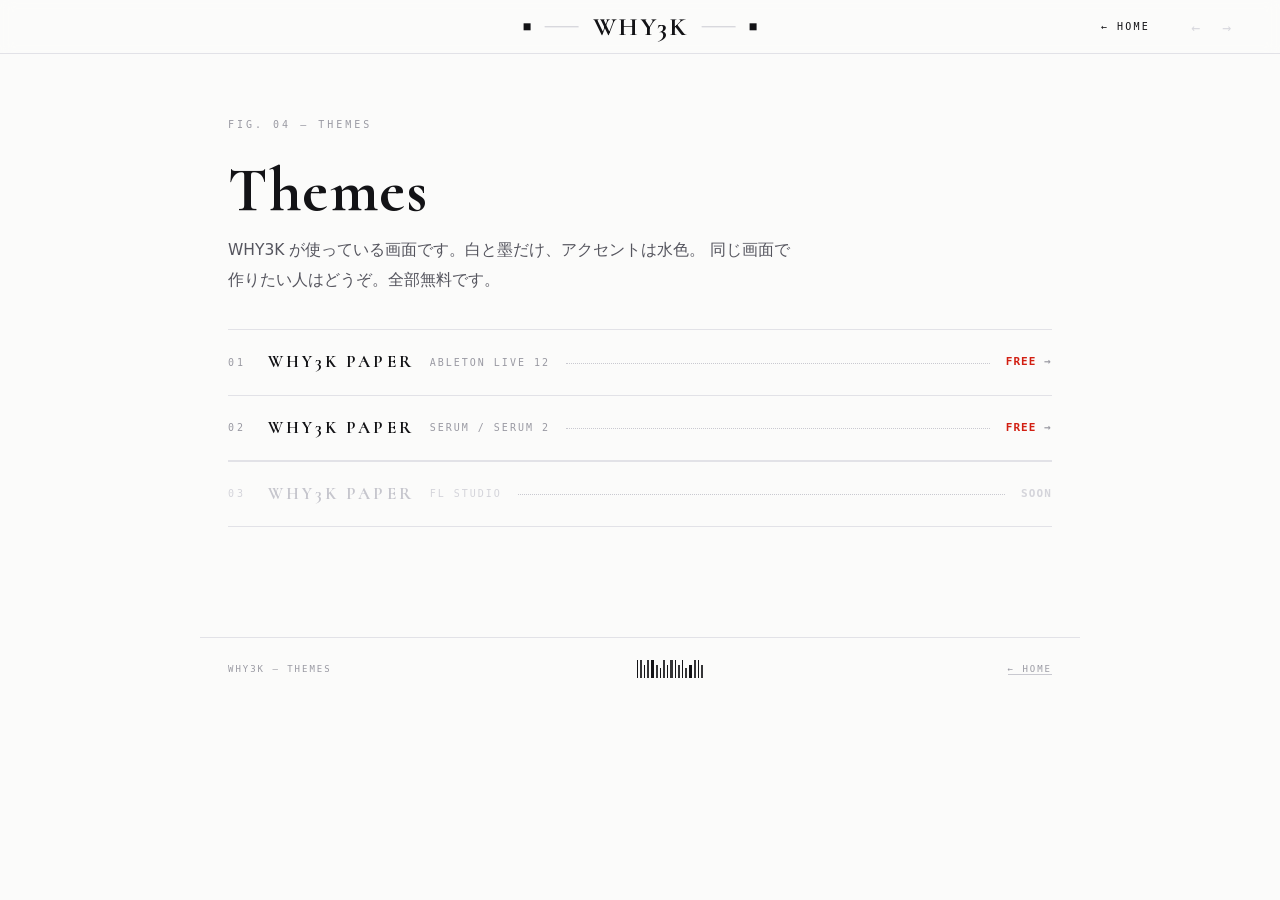
==== themes/index.html @ b9becd7f "ターミナルの節を最後へ、場所のパスはコピーボタンを外す - 02 入れ方（Finder）→ 03 うまくいかないとき → 04 ターミナルで一気に入れる の順に - 場所を示しているだけのパスは貼り付" ====
<!doctype html>
<html lang="ja">
<head>
<meta charset="utf-8">
<meta name="viewport" content="width=device-width, initial-scale=1">
<title>WHY3K — Themes</title>
<meta name="description" content="WHY3K のテーマ配布。Ableton Live / Serum / FL Studio 向けの、白と墨のテーマ。">
<link rel="canonical" href="https://why3k.github.io/themes/">
<meta property="og:type" content="website">
<meta property="og:site_name" content="WHY3K">
<meta property="og:title" content="WHY3K — Themes">
<meta property="og:description" content="白と墨のテーマ。Ableton Live 12 と Serum、無料。">
<meta property="og:url" content="https://why3k.github.io/themes/">
<meta property="og:image" content="https://why3k.github.io/assets/og.png">
<meta name="twitter:card" content="summary_large_image">
<link rel="icon" type="image/svg+xml" href="../assets/favicon.svg">
<link rel="preload" href="../assets/fonts/cormorant.woff2" as="font" type="font/woff2" crossorigin>
<link rel="stylesheet" href="assets/site-chrome.css?v=20260804b">
<link rel="stylesheet" href="assets/themes.css?v=20260804b">
</head>
<body>

<div class="wrap">

  <span class="cap">fig. 04 — themes</span>
  <h1>Themes</h1>
  <p class="lead">
    WHY3K が使っている画面です。白と墨だけ、アクセントは水色。
    同じ画面で作りたい人はどうぞ。全部無料です。
  </p>

  <div class="list">

    <a class="item" href="ableton-paper.html">
      <span class="idx">01</span>
      <span class="name">WHY3K Paper</span>
      <span class="for">Ableton Live 12</span>
      <span class="lead2"></span>
      <span class="mk"><span class="free">FREE</span> →</span>
    </a>

    <a class="item" href="serum-paper.html">
      <span class="idx">02</span>
      <span class="name">WHY3K Paper</span>
      <span class="for">Serum / Serum 2</span>
      <span class="lead2"></span>
      <span class="mk"><span class="free">FREE</span> →</span>
    </a>

    <span class="item soon">
      <span class="idx">03</span>
      <span class="name">WHY3K Paper</span>
      <span class="for">FL Studio</span>
      <span class="lead2"></span>
      <span class="mk">SOON</span>
    </span>

  </div>


</div>

<footer>
  <span>WHY3K — THEMES</span>
  <span class="barcode" aria-hidden="true"><i></i><i></i><i></i><i></i><i></i><i></i><i></i><i></i><i></i><i></i><i></i><i></i><i></i><i></i><i></i><i></i><i></i><i></i></span>
  <span><a href="/">← HOME</a></span>
</footer>

<script src="assets/site-chrome.js?v=20260804b"></script>
</body>
</html>
---- themes/assets/site-chrome.css ----
/* WHY3K — サブページ共通の外装。
   ここが持つのは「上部バー」「白幕と時計の遷移演出」だけ。
   トップの背景装飾（刃・インク・ガラス・定規・散乱データ）は持ち込まない。 */

@font-face {
  font-family: "Cormorant";
  src: url("../../assets/fonts/cormorant.woff2") format("woff2");
  font-weight: 500 700;
  font-style: normal;
  font-display: block;
}

:root {
  --paper: #fbfbfa;
  --ink: #131316;
  --ink-soft: #9a9aa3;
  --faint: #c9c9d0;
  --line: #e2e2e7;
  --acc: #2f9fd0;
  --red: #d21f12;
  --mono: "SFMono-Regular", ui-monospace, Menlo, Consolas, monospace;
  --disp: "Cormorant", serif;
  --tech: "Cormorant", "Hiragino Mincho ProN", serif;
}

* { margin: 0; padding: 0; box-sizing: border-box; -webkit-tap-highlight-color: transparent; }
:focus { outline: none; }
:focus-visible { outline: 2px solid rgba(19,19,22,.5); outline-offset: 3px; }

html, body { min-height: 100%; }
body {
  background: var(--paper);
  color: var(--ink);
  -webkit-font-smoothing: antialiased;
  overflow-x: hidden;
  position: relative;
}

/* ---- 上部バー（トップと同じ体裁・同じ項目） ---- */
.topnav {
  position: fixed; top: 0; left: 0; right: 0; z-index: 3;
  display: flex; align-items: center; justify-content: flex-end; gap: 34px;
  height: 54px;
  padding: 0 130px 0 40px;
  font-family: var(--mono); font-size: 10px; letter-spacing: .22em;
  text-transform: uppercase;
  background: rgba(251,251,250,.78);
  -webkit-backdrop-filter: blur(7px); backdrop-filter: blur(7px);
  border-bottom: 1px solid var(--line);
}
.topnav .brand {
  position: absolute; left: 50%; top: 50%; transform: translate(-50%, -50%);
  display: flex; align-items: center; gap: 14px;
  font-family: var(--disp); font-weight: 700; font-size: 26px;
  letter-spacing: .06em; text-transform: none;
  color: var(--ink); text-decoration: none; white-space: nowrap;
}
.topnav .brand i { display: block; }
.topnav .brand .ln { width: 34px; height: 1px; background: var(--faint); }
.topnav .brand .d2 { width: 7px; height: 7px; background: var(--ink); }

/* ホームへ戻る（右上・全ページ共通） */
.topnav .home {
  font-family: var(--mono); font-size: 10px; letter-spacing: .22em;
  text-transform: uppercase; color: var(--ink); text-decoration: none;
  padding: 4px 0; transition: color .15s;
}
@media (hover: hover) and (pointer: fine) { .topnav .home:hover { color: var(--ink-soft); } }

/* 戻る/進む */
.topnav .hist { position: fixed; top: 15px; right: 42px; z-index: 5; display: flex; gap: 8px; }
.topnav .hb {
  display: flex; align-items: center; justify-content: center;
  font-family: var(--mono); font-size: 15px; line-height: 1;
  color: var(--ink); background: none; border: none;
  cursor: pointer; padding: 6px 7px; touch-action: manipulation;
  transition: transform .15s, color .15s, opacity .15s;
}
@media (hover: hover) and (pointer: fine) {
  .topnav .hb:hover:not(:disabled) { transform: translateX(-2px); }
  .topnav .hb#histFwd:hover:not(:disabled) { transform: translateX(2px); }
}
.topnav .hb:active { opacity: .4; }
.topnav .hb:disabled { color: #d8d8de; cursor: default; pointer-events: none; }

/* スマホ：中央ブランドだけ（トップと同じ振る舞い） */
@media (max-width: 999px) {
  .topnav {
    position: sticky; height: 48px; padding: 0 20px;
    justify-content: center;
    background: rgba(251,251,250,.94);
    -webkit-backdrop-filter: none; backdrop-filter: none;
  }
  .topnav .brand {
    position: static; transform: none; margin: 0;
    font-size: 17px; gap: 10px;
  }
  .topnav .brand .ln { width: 20px; }
  .topnav .brand .d2 { width: 5px; height: 5px; }
  .topnav .home { display: none; }
  .topnav .hist { position: absolute; top: 8px; right: 18px; }
}

/* ---- 入場の白幕（トップから来たときに白から現れる） ---- */
.warp {
  position: fixed; inset: 0; z-index: 99;
  background: var(--paper);
  opacity: 0; visibility: hidden; pointer-events: none;
}
.warp.out { visibility: visible; opacity: 0 !important; transition: opacity .34s ease; }
html.backnav .warp { visibility: visible; opacity: 1; }
---- themes/assets/themes.css ----
/* WHY3K THEMES — ページ本文の体裁だけ。
   パレット・フォント・装飾・上部バーは site-chrome.css / site-chrome.js 側にある。 */

:root {
  --body: "Hiragino Sans", "Hiragino Kaku Gothic ProN", system-ui, sans-serif;
}

html { scroll-behavior: smooth; }
body {
  font-family: var(--body);
  line-height: 1.9;
}

/* ---- 版面 ---- */
.wrap { position: relative; z-index: 1; max-width: 880px; margin: 0 auto; padding: 108px 28px 110px; }
.cap { font-family: var(--mono); font-size: 10px; letter-spacing: .3em; color: var(--ink-soft); text-transform: uppercase; }
.mark {
  display: inline-block; font-family: var(--mono);
  font-size: 10px; letter-spacing: .28em; text-transform: uppercase;
  color: var(--red); border: 1px solid var(--red); padding: 5px 11px;
}
h1 {
  font-family: var(--disp); font-weight: 700;
  font-size: clamp(38px, 8vw, 62px); line-height: 1.06; letter-spacing: .02em;
  margin: 20px 0 12px;
}
.lead { font-size: 15.5px; color: #55555e; max-width: 40em; }
h2 {
  font-family: var(--tech); font-weight: 700;
  font-size: 20px; letter-spacing: .06em;
  margin: 64px 0 20px; padding-bottom: 10px; border-bottom: 1px solid var(--line);
}
h2 .no { font-family: var(--mono); font-size: 10px; letter-spacing: .3em; color: var(--ink-soft); margin-right: 1em; }
p { margin: 0 0 16px; text-wrap: pretty; word-break: auto-phrase; }
a { color: var(--ink); }
strong { font-weight: 700; }
code {
  font-family: var(--mono); font-size: 12.5px;
  background: #f1f1f4; border: 1px solid var(--line); border-radius: 2px; padding: 2px 6px;
}
pre {
  font-family: var(--mono); font-size: 12.5px; line-height: 1.7;
  background: #f1f1f4; border: 1px solid var(--line); border-left: 2px solid var(--acc);
  padding: 14px 46px 14px 16px; margin: 0 0 18px; overflow-x: auto;
}
/* ボタンが付かない箱は、その分の余白も要らない */
pre.nocopy { padding-right: 16px; }
/* コピーボタンを枠の右上に固定するための入れ物（横スクロールしても流れない） */
.codeblock { position: relative; }
.codeblock .copy {
  position: absolute; top: 1px; right: 1px; bottom: 1px;
  width: 42px; padding: 0;
  display: inline-flex; align-items: center; justify-content: center;
  color: var(--ink-soft); border: 0;
  -webkit-appearance: none; appearance: none;
  cursor: pointer; transition: color .15s;
  /* 長い一行を横スクロールさせる箱でも、文字がボタンの下に潜って読めるように地色で伏せる */
  background: #f1f1f4; box-shadow: -10px 0 10px -6px #f1f1f4;
}
.codeblock .copy svg { width: 16px; height: 16px; display: block; }
@media (hover: hover) and (pointer: fine) {
  .codeblock .copy:hover { color: var(--ink); }
}
.codeblock .copy:active { opacity: .5; }
/* コピーできたら形は変えず、一瞬だけ色で知らせる */
.codeblock .copy.done { color: var(--acc); }
.codeblock .copy.fail { color: var(--red); }

/* ---- 図版 ---- */
figure { margin: 26px 0 40px; }
figure img { display: block; max-width: 100%; border: 1px solid var(--faint); background: var(--paper); }
figure img.native { width: 489px; max-width: 100%; }
figcaption { font-family: var(--mono); font-size: 10px; letter-spacing: .18em; color: var(--ink-soft); margin-top: 10px; text-transform: uppercase; }

/* ---- 手順 ---- */
ol.steps { list-style: none; counter-reset: step; margin: 0 0 26px; }
ol.steps li { counter-increment: step; position: relative; padding-left: 46px; margin-bottom: 18px; }
ol.steps li::before {
  content: counter(step, decimal-leading-zero);
  position: absolute; left: 0; top: 3px;
  font-family: var(--mono); font-size: 11px; letter-spacing: .1em;
  color: var(--paper); background: var(--ink);
  padding: 3px 7px 2px;
}

/* ---- 注意書き ---- */
.note { border-left: 2px solid var(--red); background: #fdf3f2; padding: 16px 20px; margin: 30px 0; font-size: 14.5px; }
.note strong { color: var(--red); }
.quiet { border: 1px solid var(--line); background: #f6f6f8; padding: 20px 22px; margin: 34px 0 0; font-size: 14px; color: #3a3a42; }
.quiet h3 { font-family: var(--mono); font-size: 11px; letter-spacing: .22em; text-transform: uppercase; margin: 0 0 12px; color: var(--ink); }

/* ---- ダウンロード ---- */
.dlbox {
  border: 1px solid var(--ink); background: #fff;
  padding: 26px 28px; margin: 34px 0 0;
  display: flex; flex-wrap: wrap; align-items: center; gap: 22px; justify-content: space-between;
}
.dlmeta { font-family: var(--mono); font-size: 11px; letter-spacing: .14em; color: var(--ink-soft); line-height: 2; }
.dlmeta b { color: var(--ink); font-weight: 400; }
.btn {
  touch-action: manipulation;
  display: inline-flex; align-items: center; gap: 14px;
  font-family: var(--tech); font-weight: 700; font-size: 15px;
  letter-spacing: .24em; text-transform: uppercase;
  color: #fff; background: var(--ink); text-decoration: none;
  padding: 17px 28px; border: 1px solid var(--ink);
  transition: background .15s, color .15s;
}
.btn .free { color: #ff6b5e; font-weight: 400; }
@media (hover: hover) and (pointer: fine) {
  .btn:hover { background: var(--paper); color: var(--ink); }
  .btn:hover .free { color: var(--red); }
}

/* ---- 一覧（索引リスト） ---- */
.list { display: flex; flex-direction: column; margin-top: 34px; }
.item {
  display: flex; align-items: center; gap: 16px;
  min-height: 66px; padding: 12px 0;
  border-top: 1px solid var(--line);
  text-decoration: none; color: var(--ink);
  font-family: var(--tech); font-size: 17px; font-weight: 700;
  letter-spacing: .18em; text-transform: uppercase;
  transition: background .15s, padding-left .15s;
}
.item:last-of-type { border-bottom: 1px solid var(--line); }
.item .idx { font-family: var(--mono); font-size: 10px; font-weight: 400; color: var(--ink-soft); width: 2.4em; flex: 0 0 auto; }
.item .name { flex: 0 1 auto; }
.item .for { font-family: var(--mono); font-size: 10px; font-weight: 400; letter-spacing: .2em; color: var(--ink-soft); }
.item .lead2 { flex: 1; border-top: 1px dotted var(--faint); margin-top: 2px; min-width: 20px; }
.item .mk { font-family: var(--mono); font-size: 11px; color: var(--ink-soft); letter-spacing: .1em; flex: 0 0 auto; }
.item .mk .free { color: var(--red); }
@media (hover: hover) and (pointer: fine) {
  .item:hover { padding-left: 10px; }
  .item:hover .idx, .item:hover .mk { color: var(--ink); }
}
/* ---- 一覧のホバー：黒が斜めに流れ込む（トップの索引と同じ演出） ---- */
a.item { position: relative; overflow: hidden; z-index: 0; transition: color .3s, padding-left .15s; }
a.item::before {
  content: ""; position: absolute; top: 0; bottom: 0; left: -8%; width: 116%;
  z-index: -1; background: var(--ink);
  transform: translateX(-108%) skewX(-16deg);
  transition: transform .2s cubic-bezier(.76, 0, .24, 1);
}
a.item .mk { transition: transform .3s cubic-bezier(.65,0,.35,1), color .3s; }
@media (hover: hover) and (pointer: fine) {
  a.item:hover { color: #fff; }
  a.item:hover::before { transform: translateX(0) skewX(-16deg); }
  a.item:hover .idx { color: rgba(255,255,255,.6); }
  a.item:hover .for { color: rgba(255,255,255,.55); }
  a.item:hover .lead2 { border-color: rgba(255,255,255,.3); }
  a.item:hover .mk { color: #fff; transform: translateX(12px); }
  a.item:hover .mk .free { color: #ff6b5e; }
}
a.item:active { opacity: .8; }
/* 指で触る画面には hover がないので、押している間に同じ黒を出す */
@media (hover: none), (pointer: coarse) {
  a.item:active { opacity: 1; color: #fff; }
  a.item:active::before { transform: translateX(0) skewX(-16deg); transition-duration: .12s; }
  a.item:active .idx { color: rgba(255,255,255,.6); }
  a.item:active .for { color: rgba(255,255,255,.55); }
  a.item:active .lead2 { border-color: rgba(255,255,255,.3); }
  a.item:active .mk { color: #fff; }
  a.item:active .mk .free { color: #ff6b5e; }
}

.item.soon { pointer-events: none; color: #c6c6cd; }
.item.soon .idx, .item.soon .mk, .item.soon .for { color: #d4d4da; }

/* ---- フッター ---- */
footer {
  position: relative; z-index: 1;
  max-width: 880px; margin: 0 auto; padding: 22px 28px 46px;
  display: flex; align-items: flex-end; justify-content: space-between; gap: 18px;
  border-top: 1px solid var(--line);
  font-family: var(--mono); font-size: 9px; letter-spacing: .22em; color: var(--ink-soft);
}
footer a { color: var(--ink-soft); text-decoration: none; border-bottom: 1px solid var(--faint); }
footer a:hover { color: var(--ink); }
.barcode { display: flex; align-items: flex-end; gap: 2px; height: 18px; }
.barcode i { display: block; background: var(--ink); width: 1px; height: 100%; }
.barcode i:nth-child(2n) { width: 2px; opacity: .85; }
.barcode i:nth-child(3n) { height: 70%; }
.barcode i:nth-child(5n) { width: 3px; }
.barcode i:nth-child(7n) { height: 55%; }

@media (max-width: 999px) {
  .wrap { padding: 44px 20px 80px; }
}
@media (max-width: 640px) {
  .dlbox { flex-direction: column; align-items: stretch; }
  .btn { justify-content: center; }
}
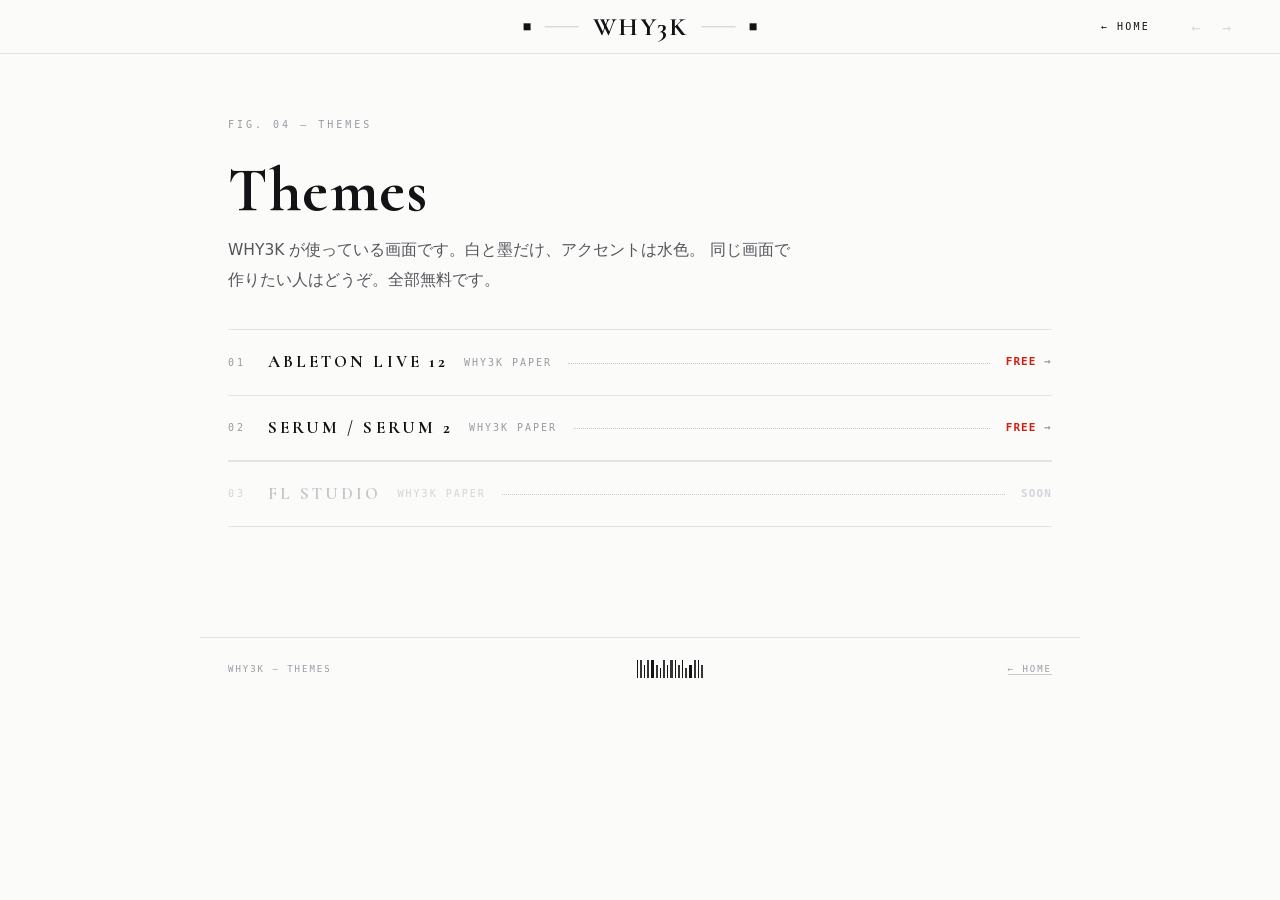
==== commit efad40dd: "themes の一覧で、対象のソフト名を大きく出す どちらも大きい文字が WHY3K Paper で見分けられなかったので、 Ableton Live 12 / Serum / FL Studio を" ====
--- a/themes/index.html
+++ b/themes/index.html
@@ -33,24 +33,24 @@
 
     <a class="item" href="ableton-paper.html">
       <span class="idx">01</span>
-      <span class="name">WHY3K Paper</span>
-      <span class="for">Ableton Live 12</span>
+      <span class="name">Ableton Live 12</span>
+      <span class="for">WHY3K Paper</span>
       <span class="lead2"></span>
       <span class="mk"><span class="free">FREE</span> →</span>
     </a>
 
     <a class="item" href="serum-paper.html">
       <span class="idx">02</span>
-      <span class="name">WHY3K Paper</span>
-      <span class="for">Serum / Serum 2</span>
+      <span class="name">Serum / Serum 2</span>
+      <span class="for">WHY3K Paper</span>
       <span class="lead2"></span>
       <span class="mk"><span class="free">FREE</span> →</span>
     </a>
 
     <span class="item soon">
       <span class="idx">03</span>
-      <span class="name">WHY3K Paper</span>
-      <span class="for">FL Studio</span>
+      <span class="name">FL Studio</span>
+      <span class="for">WHY3K Paper</span>
       <span class="lead2"></span>
       <span class="mk">SOON</span>
     </span>
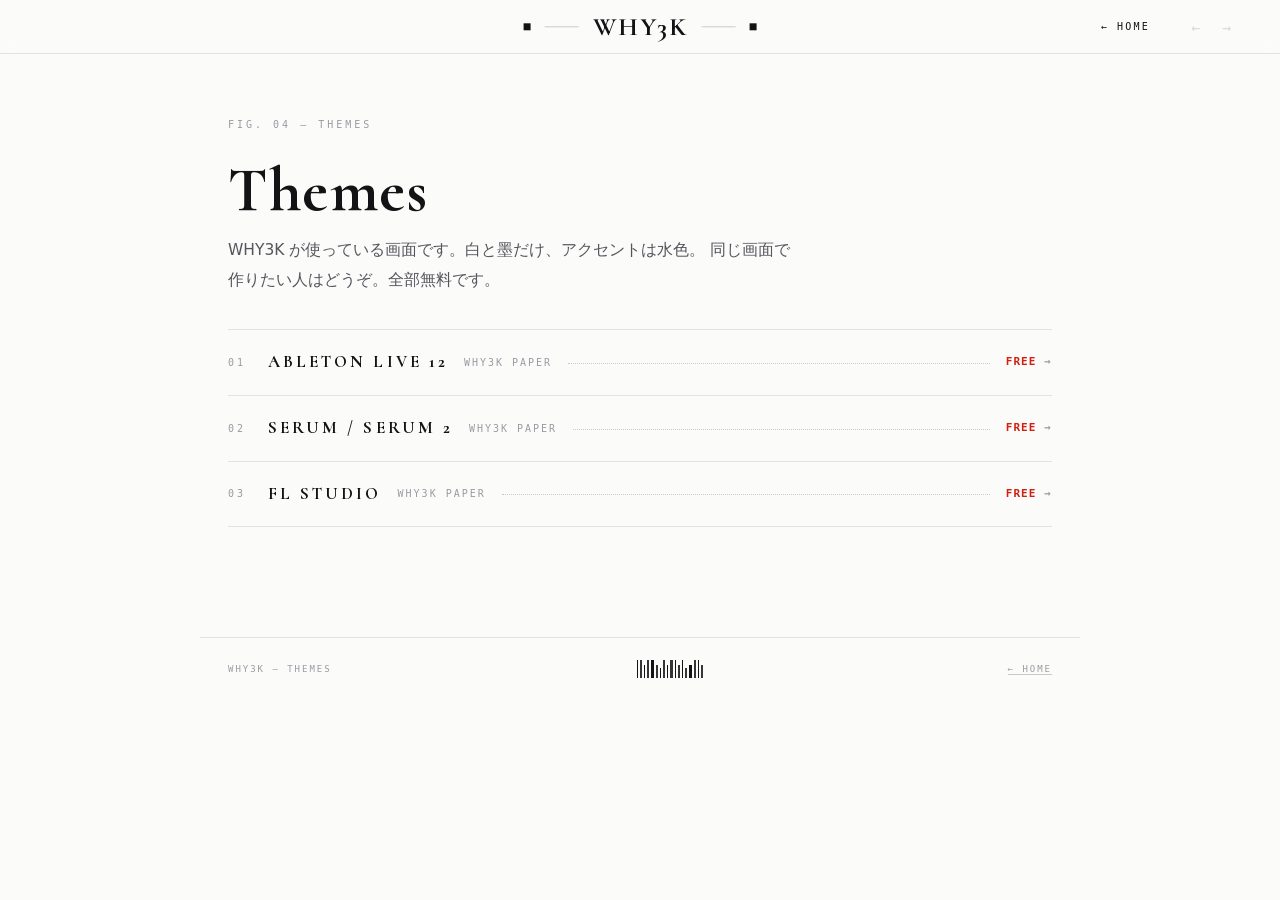
==== commit 3b5c1629: "FL Studio のテーマを配布に追加 - themes/fl-paper.html を新設（写真・ダウンロード・入れ方・ターミナル1行） - downloads/WHY3K_Paper_FL_Th" ====
--- a/themes/index.html
+++ b/themes/index.html
@@ -47,13 +47,13 @@
       <span class="mk"><span class="free">FREE</span> →</span>
     </a>
 
-    <span class="item soon">
+    <a class="item" href="fl-paper.html">
       <span class="idx">03</span>
       <span class="name">FL Studio</span>
       <span class="for">WHY3K Paper</span>
       <span class="lead2"></span>
-      <span class="mk">SOON</span>
-    </span>
+      <span class="mk"><span class="free">FREE</span> →</span>
+    </a>
 
   </div>
 
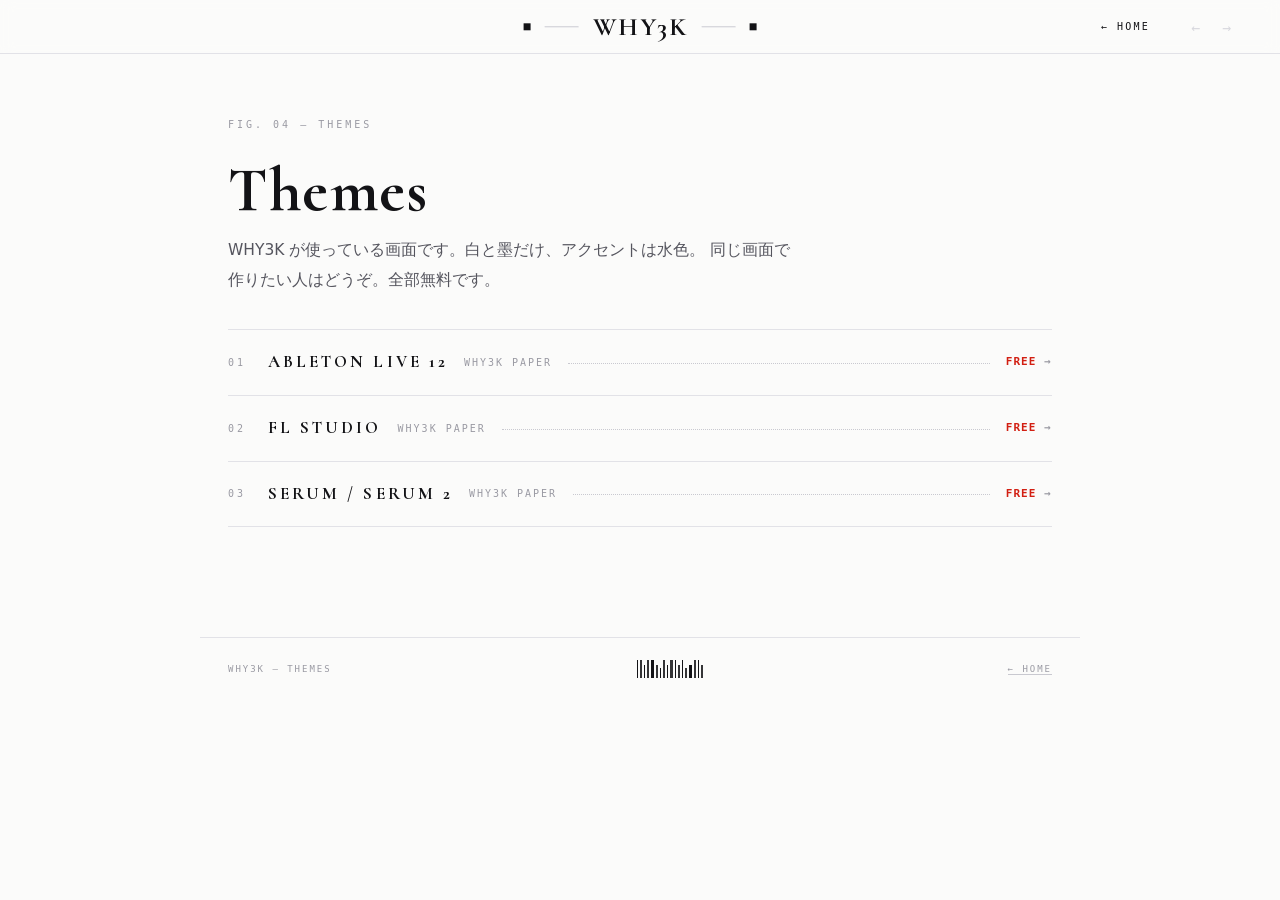
==== commit d1116aa0: "themes の一覧で FL を 02、Serum を 03 に入れ替え 版を 20260804e へ。  Co-Authored-By: Claude Opus 5 <noreply@anthrop" ====
--- a/themes/index.html
+++ b/themes/index.html
@@ -39,17 +39,17 @@
       <span class="mk"><span class="free">FREE</span> →</span>
     </a>
 
-    <a class="item" href="serum-paper.html">
+    <a class="item" href="fl-paper.html">
       <span class="idx">02</span>
-      <span class="name">Serum / Serum 2</span>
+      <span class="name">FL Studio</span>
       <span class="for">WHY3K Paper</span>
       <span class="lead2"></span>
       <span class="mk"><span class="free">FREE</span> →</span>
     </a>
 
-    <a class="item" href="fl-paper.html">
+    <a class="item" href="serum-paper.html">
       <span class="idx">03</span>
-      <span class="name">FL Studio</span>
+      <span class="name">Serum / Serum 2</span>
       <span class="for">WHY3K Paper</span>
       <span class="lead2"></span>
       <span class="mk"><span class="free">FREE</span> →</span>
